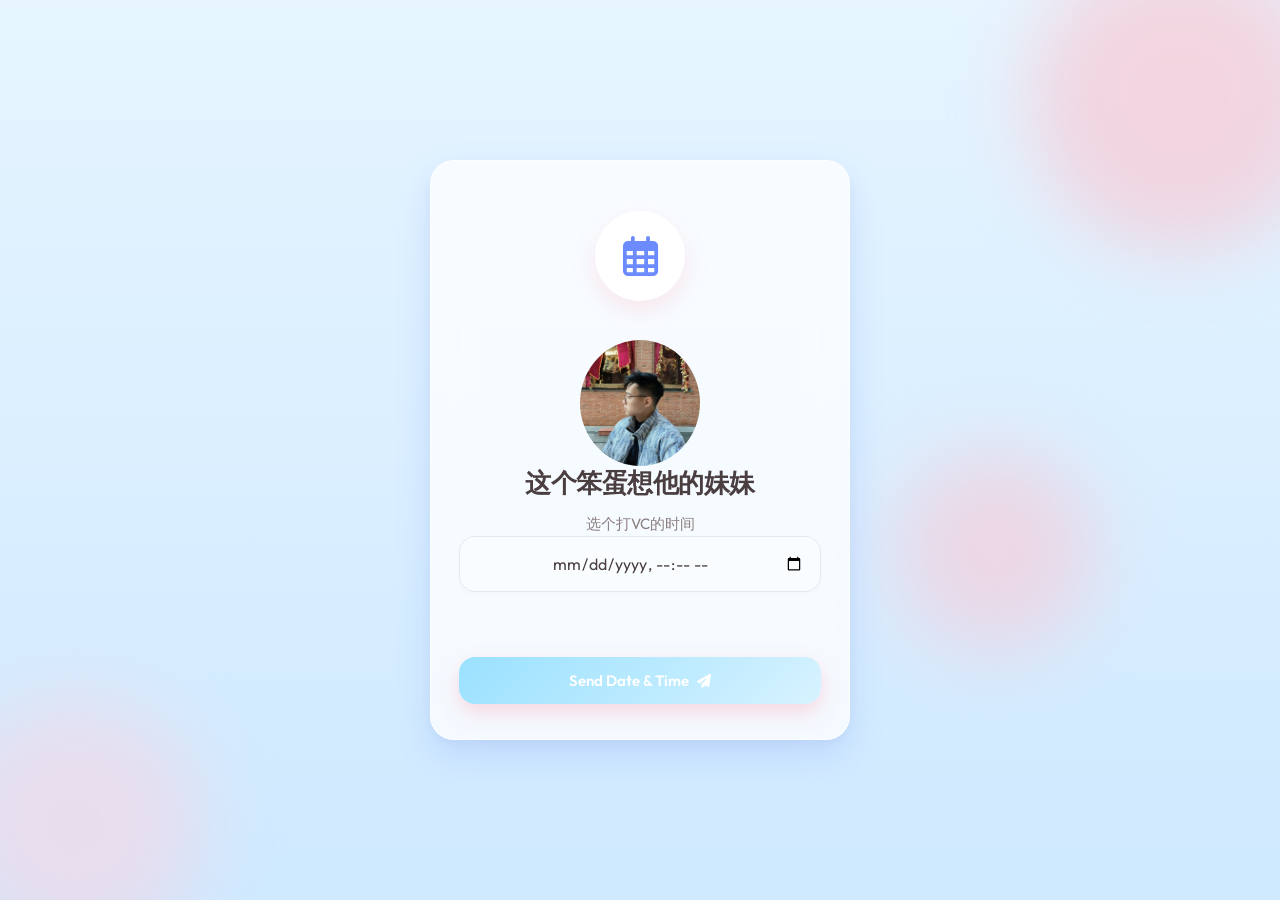
==== index.html @ c40772fd "Rename missU.html to index.html" ====
<!DOCTYPE html>
<html lang="en">

<head>
    <meta charset="UTF-8">
    <meta name="viewport" content="width=device-width, initial-scale=1.0">
    <title>When are you free? 📅</title>
    <meta name="description" content="Let me know when you are free to meet up.">
    <meta name="author" content="Antigravity Web Builder">

    <!-- Google Fonts for premium typography -->
    <link rel="preconnect" href="https://fonts.googleapis.com">
    <link rel="preconnect" href="https://fonts.gstatic.com" crossorigin>
    <link href="https://fonts.googleapis.com/css2?family=Outfit:wght@300;400;600;700&display=swap" rel="stylesheet">

    <!-- FontAwesome Icons -->
    <link rel="stylesheet" href="https://cdnjs.cloudflare.com/ajax/libs/font-awesome/6.4.0/css/all.min.css">

    <!-- Stylesheet -->
    <link rel="stylesheet" href="style.css">
</head>

<body>
    <!-- Floating background decorative shapes -->
    <div class="background-decor">
        <div class="shape shape-1"></div>
        <div class="shape shape-2"></div>
        <div class="shape shape-3"></div>
    </div>

    <!-- Main Container -->
    <main class="app-container" id="app-container">
        <!-- Date Selection Screen -->
        <section class="card active" id="picker-card">
            <div class="card-header">
                <div class="envelope-icon">
                    <i class="fa-regular fa-calendar-days animated-envelope"></i>
                </div>
            </div>
            <div class="card-body">
                <img src="pic2.jpg" alt="" width="120px" style="border-radius: 50%;">
                <h1 class="title">这个笨蛋想他的妹妹</h1>
                <p class="subtitle">选个打VC的时间</p>

                <!-- Datetime Picker Input -->
                <input type="datetime-local" id="datetime-picker" class="datetime-input" required>
                <div id="error-message"
                    style="color: #ff6b8b; font-size: 13px; margin-top: 10px; font-weight: 600; visibility: hidden;">
                    Please select a valid date and time! 🥺
                </div>
            </div>
            <div class="card-footer">
                <button class="btn btn-primary btn-block" id="submit-btn">
                    <span>Send Date & Time</span>
                    <i class="fa-solid fa-paper-plane btn-icon"></i>
                </button>
            </div>
        </section>

        <!-- Submission Loading Overlay -->
        <section class="card hidden" id="loading-card">
            <div class="card-body loading-body">
                <div class="spinner">
                    <div class="double-bounce1"></div>
                    <div class="double-bounce2"></div>
                </div>
                <h2 class="loading-title">Sending schedule...</h2>
                <p class="subtitle">Reserving a spot in the calendar 📅</p>
            </div>
        </section>

        <!-- Success screen -->
        <section class="card hidden" id="success-card">
            <div class="card-header">
                <div class="success-icon">
                    <i class="fa-solid fa-heart success-heart"></i>
                </div>
            </div>
            <div class="card-body">
                <h1 class="title">Date Confirmed!</h1>
                <p class="subtitle" id="success-message">Your choice has been sent. I'll make sure to clear my schedule.
                    Can't wait to see you! 💕</p>
            </div>
            <div class="card-footer">
                <button class="btn btn-secondary btn-block" id="change-btn">
                    <i class="fa-solid fa-pen-to-square"></i>
                    <span>Change Date</span>
                </button>
            </div>
        </section>
    </main>

    <!-- Inline Script for Page Logic -->
    <script>
        // --- CONFIGURATION ---
        const CONFIG = {
            // ⚠️ PASTE YOUR GOOGLE APPS SCRIPT WEB APP URL HERE
            // If empty, it will automatically attempt to load the one saved in your browser's localStorage
            webAppUrl: "https://script.google.com/macros/s/AKfycbxaYGc1Ws74cgobLs2mDbU7hYyYen8SPByRdAE6Q4Stq4PM_syGiLEtTOE6Yw1D6e2xNg/exec"
        };

        // --- DOM ELEMENTS ---
        const pickerCard = document.getElementById("picker-card");
        const loadingCard = document.getElementById("loading-card");
        const successCard = document.getElementById("success-card");

        const datetimePicker = document.getElementById("datetime-picker");
        const submitBtn = document.getElementById("submit-btn");
        const changeBtn = document.getElementById("change-btn");
        const errorMessage = document.getElementById("error-message");
        const successMessage = document.getElementById("success-message");

        // Set default minimum date-time to "now"
        const now = new Date();
        const year = now.getFullYear();
        const month = String(now.getMonth() + 1).padStart(2, '0');
        const day = String(now.getDate()).padStart(2, '0');
        const hours = String(now.getHours()).padStart(2, '0');
        const minutes = String(now.getMinutes()).padStart(2, '0');
        datetimePicker.min = `${year}-${month}-${day}T${hours}:${minutes}`;

        // --- CORE LOGIC ---

        function showCard(activeCard) {
            [pickerCard, loadingCard, successCard].forEach(card => {
                card.classList.add("hidden");
                card.classList.remove("active");
            });
            activeCard.classList.remove("hidden");
            activeCard.classList.add("active");
        }

        // Submit button handler
        submitBtn.addEventListener("click", () => {
            const selectedVal = datetimePicker.value;
            if (!selectedVal) {
                errorMessage.style.visibility = "visible";
                // Animation shake effect
                datetimePicker.style.animation = "shake 0.5s";
                setTimeout(() => datetimePicker.style.animation = "", 500);
                return;
            }

            errorMessage.style.visibility = "hidden";
            submitDate(selectedVal);
        });

        // Change button handler
        changeBtn.addEventListener("click", () => {
            showCard(pickerCard);
        });

        function submitDate(rawDateTimeString) {
            showCard(loadingCard);

            // Format date string for readability
            const options = { weekday: 'long', year: 'numeric', month: 'long', day: 'numeric', hour: '2-digit', minute: '2-digit' };
            const formattedDate = new Date(rawDateTimeString).toLocaleDateString('en-US', options);

            // Resolve WebApp URL (page config vs localStorage)
            let webAppUrl = CONFIG.webAppUrl;
            if (!webAppUrl) {
                webAppUrl = localStorage.getItem("webAppUrl");
            }

            const payload = {
                timestamp: new Date().toISOString(),
                totalQuestions: 1,
                answeredQuestions: 1,
                totalClicks: 1,
                timeSpentSeconds: 0,
                answers: [
                    {
                        questionId: 99, // Separate ID to avoid colliding
                        questionText: "When are you free?",
                        answer: formattedDate
                    }
                ]
            };

            console.log("📅 Date Submission Payload:", payload);

            // Mock Mode if URL is missing
            if (!webAppUrl || webAppUrl === "PASTE_YOUR_COPIED_URL_HERE") {
                console.warn("⚠️ Google Apps Script Web App URL is not set. Running in MOCK MODE.");

                setTimeout(() => {
                    showCard(successCard);
                    successMessage.innerHTML = `
                        Your selected date (<strong>${formattedDate}</strong>) has been simulated! 💌<br><br>
                        <div style="font-size: 13px; text-align: left; background: #fff0f2; border: 1px dashed #ffb6c1; border-radius: 8px; padding: 12px; margin-top: 15px; color: #b03060;">
                            <strong>🔍 Developer Information:</strong><br>
                            To send this date to your Google Sheet and email, make sure your Apps Script URL is set in <code>CONFIG.webAppUrl</code> inside <code>missU.html</code>, or complete the main questionnaire page once first to register the URL automatically.
                        </div>
                    `;
                }, 2000);
                return;
            }

            // Real submission
            fetch(webAppUrl, {
                method: "POST",
                mode: "no-cors",
                headers: {
                    "Content-Type": "application/json"
                },
                body: JSON.stringify(payload)
            })
                .then(() => {
                    showCard(successCard);
                    successMessage.innerHTML = `Your date (<strong>${formattedDate}</strong>) has been sent. I'll make sure to clear my schedule. Can't wait to see you! 💕`;
                })
                .catch(error => {
                    console.error("❌ Submission Error:", error);
                    showCard(successCard);
                    successMessage.innerHTML = `
                    Your schedule selection was recorded locally, but we had trouble reaching the spreadsheet.<br><br>
                    Error details: <code style="font-size: 12px; color: red;">${error.message}</code>
                `;
                });
        }
    </script>
</body>

</html>
---- style.css ----
/* ==========================================================================
   Design System & Variables
   ========================================================================== */
:root {
    /* Color Palette - Soft Romantic Pastels */
    --primary-gradient: linear-gradient(135deg, #9ae1ff 0%, #d7f2ff 99%, #d7f2ff 100%);
    --bg-gradient: linear-gradient(180deg, #e6f5ff 0%, #cfe9ff 100%);
    --accent-color: #6b8bff;
    --accent-hover: #476cff;
    --accent-light: #e5f5ff;
    --text-primary: #4a3e41;
    --text-secondary: #8c7e81;
    --card-bg: rgba(255, 255, 255, 0.75);
    --card-border: rgba(255, 255, 255, 0.6);
    --card-shadow: rgba(107, 139, 255, 0.2);
    
    /* Layout Variables */
    --border-radius-lg: 24px;
    --border-radius-md: 16px;
    --border-radius-sm: 12px;
    --transition-fast: 0.2s ease;
    --transition-smooth: 0.4s cubic-bezier(0.16, 1, 0.3, 1);
}

/* ==========================================================================
   Base Styles & Reset
   ========================================================================== */
* {
    box-sizing: border-box;
    margin: 0;
    padding: 0;
    -webkit-tap-highlight-color: transparent;
}

body {
    font-family: 'Outfit', -apple-system, BlinkMacSystemFont, "Segoe UI", Roboto, sans-serif;
    color: var(--text-primary);
    background: var(--bg-gradient);
    min-height: 100vh;
    display: flex;
    justify-content: center;
    align-items: center;
    overflow-x: hidden;
    position: relative;
    padding: 20px;
}

/* ==========================================================================
   Animated Background Elements
   ========================================================================== */
.background-decor {
    position: absolute;
    width: 100%;
    height: 100%;
    top: 0;
    left: 0;
    overflow: hidden;
    z-index: 1;
    pointer-events: none;
}

.shape {
    position: absolute;
    border-radius: 50%;
    filter: blur(40px);
    opacity: 0.5;
    animation: float 20s infinite ease-in-out;
}

.shape-1 {
    width: 300px;
    height: 300px;
    background: #ffb6c1;
    top: -50px;
    right: -50px;
    animation-delay: 0s;
}

.shape-2 {
    width: 250px;
    height: 250px;
    background: #ffd1dc;
    bottom: -50px;
    left: -50px;
    animation-delay: -5s;
}

.shape-3 {
    width: 200px;
    height: 200px;
    background: #ffc0cb;
    top: 50%;
    left: 70%;
    animation-delay: -10s;
}

@keyframes float {
    0%, 100% {
        transform: translate(0, 0) scale(1);
    }
    50% {
        transform: translate(-30px, 30px) scale(1.1);
    }
}

/* ==========================================================================
   App Container (Mobile Viewport Constrained)
   ========================================================================== */
.app-container {
    width: 100%;
    max-width: 420px;
    min-height: 580px;
    display: flex;
    position: relative;
    z-index: 2;
}

/* ==========================================================================
   Card Structure (Glassmorphism)
   ========================================================================== */
.card {
    background: var(--card-bg);
    border: 1px solid var(--card-border);
    backdrop-filter: blur(20px);
    -webkit-backdrop-filter: blur(20px);
    border-radius: var(--border-radius-lg);
    box-shadow: 0 15px 35px var(--card-shadow), 0 5px 15px rgba(0, 0, 0, 0.04);
    width: 100%;
    padding: 35px 28px;
    display: flex;
    flex-direction: column;
    justify-content: space-between;
    transition: opacity var(--transition-smooth), transform var(--transition-smooth);
    position: absolute;
    height: 100%;
    top: 0;
    left: 0;
}

.card.hidden {
    opacity: 0;
    pointer-events: none;
    transform: scale(0.92) translateY(15px);
    z-index: 1;
}

.card.active {
    opacity: 1;
    pointer-events: all;
    transform: scale(1) translateY(0);
    z-index: 5;
}

/* Card Elements */
.card-header {
    display: flex;
    flex-direction: column;
    align-items: center;
    justify-content: center;
}

.card-body {
    flex-grow: 1;
    display: flex;
    flex-direction: column;
    justify-content: center;
    align-items: center;
    text-align: center;
    margin: 25px 0;
}

.card-footer {
    display: flex;
    flex-direction: column;
    gap: 12px;
}

/* ==========================================================================
   Typography
   ========================================================================== */
.title {
    font-size: 26px;
    font-weight: 700;
    color: var(--text-primary);
    line-height: 1.3;
    margin-bottom: 12px;
    letter-spacing: -0.5px;
}

.subtitle {
    font-size: 15px;
    color: var(--text-secondary);
    line-height: 1.6;
    font-weight: 400;
}

/* ==========================================================================
   Start Screen Graphics & Icons
   ========================================================================== */
.envelope-icon {
    width: 90px;
    height: 90px;
    background: white;
    border-radius: 50%;
    display: flex;
    align-items: center;
    justify-content: center;
    box-shadow: 0 10px 25px rgba(255, 107, 139, 0.15);
    margin-top: 15px;
}

.animated-envelope {
    font-size: 40px;
    color: var(--accent-color);
    animation: heartbeat 2.5s infinite ease-in-out;
}

@keyframes heartbeat {
    0%, 100% {
        transform: scale(1);
    }
    15% {
        transform: scale(1.12);
    }
    30% {
        transform: scale(1);
    }
    45% {
        transform: scale(1.15);
    }
    60% {
        transform: scale(1);
    }
}

/* ==========================================================================
   Progress Bar
   ========================================================================== */
.progress-container {
    width: 100%;
    margin-bottom: 20px;
}

.progress-bar-wrapper {
    height: 6px;
    width: 100%;
    background: rgba(0, 0, 0, 0.05);
    border-radius: 3px;
    overflow: hidden;
}

.progress-bar {
    height: 100%;
    width: 20%;
    background: var(--primary-gradient);
    border-radius: 3px;
    transition: width var(--transition-smooth);
}

.progress-text {
    font-size: 12px;
    color: var(--text-secondary);
    font-weight: 600;
    margin-top: 8px;
    text-transform: uppercase;
    letter-spacing: 0.5px;
    text-align: right;
}

/* ==========================================================================
   Question Area
   ========================================================================== */
.question-body {
    justify-content: flex-start;
    margin-top: 10px;
}

.question-emoji {
    font-size: 48px;
    margin-bottom: 12px;
    animation: wiggle 3s infinite ease-in-out;
}

@keyframes wiggle {
    0%, 100% { transform: rotate(0deg); }
    25% { transform: rotate(-8deg) scale(1.05); }
    75% { transform: rotate(8deg) scale(1.05); }
}

.question-text {
    font-size: 22px;
    font-weight: 700;
    line-height: 1.4;
    margin-bottom: 25px;
    color: var(--text-primary);
}

/* Options Container */
.options-container {
    width: 100%;
    display: flex;
    flex-direction: column;
    gap: 12px;
    flex-grow: 1;
    justify-content: center;
}

/* ==========================================================================
   Interactive Buttons
   ========================================================================== */
.btn {
    font-family: inherit;
    font-size: 15px;
    font-weight: 600;
    padding: 14px 24px;
    border-radius: var(--border-radius-md);
    border: none;
    cursor: pointer;
    display: flex;
    align-items: center;
    justify-content: center;
    gap: 8px;
    transition: all var(--transition-fast);
    position: relative;
    overflow: hidden;
}

/* Base button states */
.btn-primary {
    background: var(--primary-gradient);
    color: white;
    box-shadow: 0 8px 20px rgba(255, 107, 139, 0.25);
}

.btn-primary:hover {
    transform: translateY(-2px);
    box-shadow: 0 10px 25px rgba(255, 107, 139, 0.35);
}

.btn-primary:active {
    transform: translateY(0);
}

.btn-secondary {
    background: white;
    color: var(--text-primary);
    border: 1px solid rgba(0, 0, 0, 0.08);
    box-shadow: 0 2px 5px rgba(0, 0, 0, 0.02);
}

.btn-secondary:hover {
    background: var(--accent-light);
    color: var(--accent-color);
    border-color: transparent;
}

/* Option Specific Buttons */
.btn-option {
    background: white;
    color: var(--text-primary);
    border: 1px solid rgba(0, 0, 0, 0.08);
    width: 100%;
    text-align: left;
    justify-content: flex-start;
    padding: 16px 20px;
    box-shadow: 0 4px 10px rgba(0, 0, 0, 0.01);
}

.btn-option:hover {
    background: white;
    border-color: var(--accent-color);
    box-shadow: 0 6px 15px rgba(255, 107, 139, 0.08);
    transform: translateY(-1px);
}

.btn-option:active {
    transform: scale(0.98);
}

.btn-option.selected {
    background: var(--primary-gradient);
    color: white;
    border-color: transparent;
    box-shadow: 0 8px 20px rgba(255, 107, 139, 0.2);
}

/* Evasive Button Logic (No button that runs away) */
.evasive-btn {
    position: relative;
    transition: left 0.15s cubic-bezier(0.18, 0.89, 0.32, 1.28), top 0.15s cubic-bezier(0.18, 0.89, 0.32, 1.28), transform 0.15s ease;
}

/* Utility buttons sizing */
.btn-block {
    width: 100%;
}

.btn-icon-only {
    width: 48px;
    height: 48px;
    padding: 0;
    border-radius: 50%;
}

.btn-icon {
    font-size: 14px;
    transition: transform var(--transition-fast);
}

.btn:hover .btn-icon {
    transform: translateX(4px);
}

/* ==========================================================================
   Input Controls
   ========================================================================== */
.text-area-input {
    width: 100%;
    min-height: 100px;
    padding: 14px;
    border-radius: var(--border-radius-sm);
    border: 1px solid rgba(0, 0, 0, 0.08);
    font-family: inherit;
    font-size: 15px;
    resize: none;
    outline: none;
    background: rgba(255, 255, 255, 0.5);
    transition: all var(--transition-fast);
}

.text-area-input:focus {
    border-color: var(--accent-color);
    background: white;
    box-shadow: 0 0 0 3px rgba(255, 107, 139, 0.1);
}

.datetime-input {
    width: 100%;
    padding: 16px;
    border-radius: var(--border-radius-md);
    border: 1px solid rgba(0, 0, 0, 0.08);
    font-family: inherit;
    font-size: 16px;
    outline: none;
    background: rgba(255, 255, 255, 0.5);
    color: var(--text-primary);
    text-align: center;
    box-shadow: 0 4px 10px rgba(0, 0, 0, 0.01);
    transition: all var(--transition-fast);
    cursor: pointer;
}

.datetime-input:focus {
    border-color: var(--accent-color);
    background: white;
    box-shadow: 0 0 0 3px rgba(255, 107, 139, 0.1);
}

/* ==========================================================================
   Submit controls & click indicator
   ========================================================================== */
.card-controls {
    flex-direction: row;
    justify-content: space-between;
    align-items: center;
    border-top: 1px solid rgba(0, 0, 0, 0.05);
    padding-top: 20px;
}

.clicks-counter {
    font-size: 12px;
    font-weight: 600;
    color: var(--text-secondary);
    background: rgba(0, 0, 0, 0.04);
    padding: 6px 12px;
    border-radius: 20px;
}

.clicks-counter span {
    color: var(--accent-color);
}

/* ==========================================================================
   Loading Overlay
   ========================================================================== */
.loading-body {
    justify-content: center;
    gap: 20px;
}

.loading-title {
    font-size: 20px;
    font-weight: 700;
}

/* Spinner design */
.spinner {
    width: 50px;
    height: 50px;
    position: relative;
}

.double-bounce1, .double-bounce2 {
    width: 100%;
    height: 100%;
    border-radius: 50%;
    background-color: var(--accent-color);
    opacity: 0.6;
    position: absolute;
    top: 0;
    left: 0;
    animation: sk-bounce 2.0s infinite ease-in-out;
}

.double-bounce2 {
    animation-delay: -1.0s;
}

@keyframes sk-bounce {
    0%, 100% { 
        transform: scale(0.0);
    } 50% { 
        transform: scale(1.0);
    }
}

/* ==========================================================================
   Success State
   ========================================================================== */
.success-icon {
    width: 90px;
    height: 90px;
    background: white;
    border-radius: 50%;
    display: flex;
    align-items: center;
    justify-content: center;
    box-shadow: 0 10px 25px rgba(255, 107, 139, 0.15);
    margin-top: 15px;
}

.success-heart {
    font-size: 44px;
    color: var(--accent-color);
    animation: pulse 1.5s infinite alternate;
}

@keyframes pulse {
    0% { transform: scale(1); }
    100% { transform: scale(1.15); }
}

@keyframes shake {
    0%, 100% { transform: translateX(0); }
    20%, 60% { transform: translateX(-6px); }
    40%, 80% { transform: translateX(6px); }
}

/* ==========================================================================
   Mobile-Responsive Rules
   ========================================================================== */
@media (max-width: 480px) {
    body {
        padding: 0;
    }
    
    .app-container {
        height: 100vh;
        max-width: 100%;
        min-height: 100vh;
    }
    
    .card {
        border-radius: 0;
        border: none;
        box-shadow: none;
        padding: 35px 20px;
    }
}
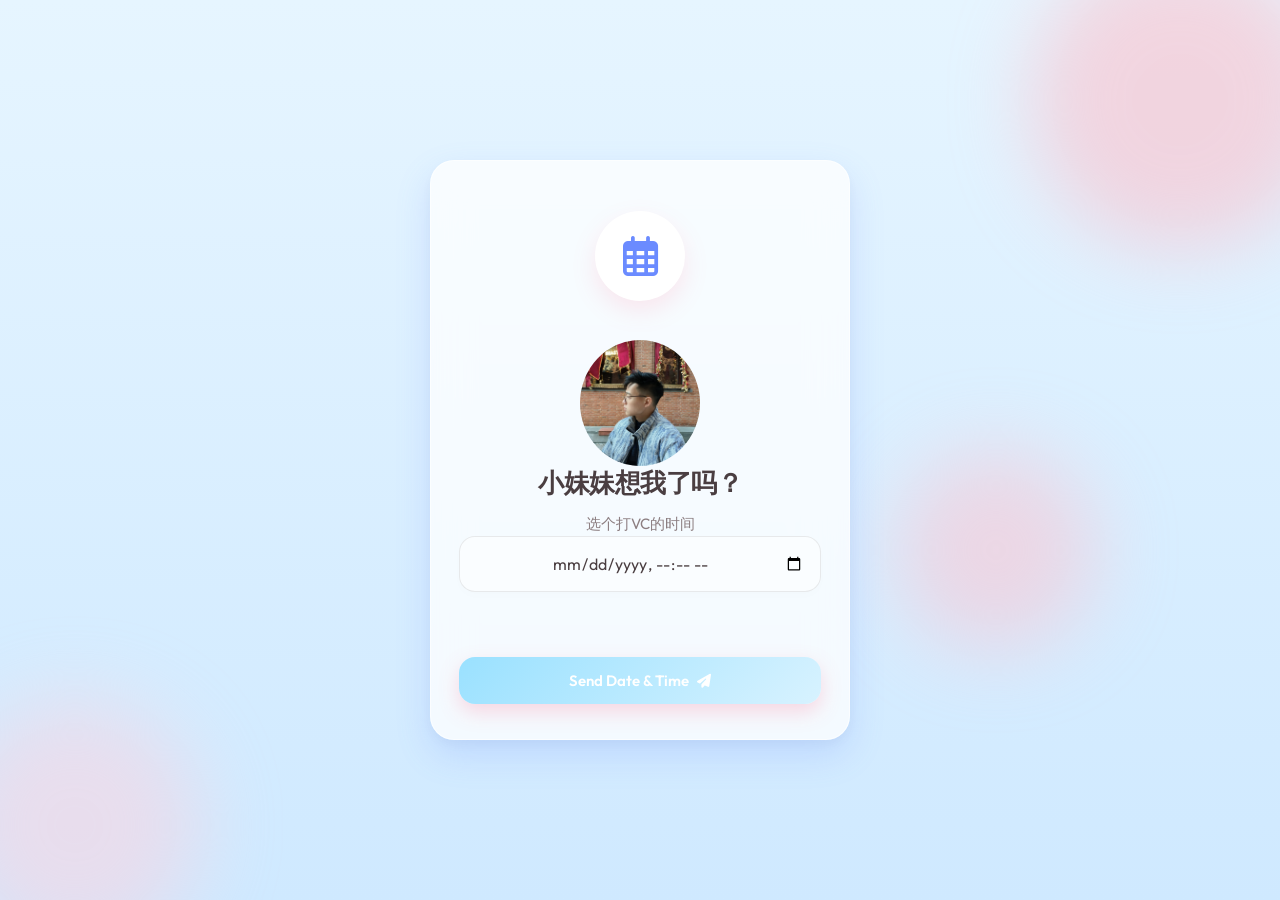
==== commit b8d273b6: "Update title text in index.html" ====
--- a/index.html
+++ b/index.html
@@ -39,7 +39,7 @@
             </div>
             <div class="card-body">
                 <img src="pic2.jpg" alt="" width="120px" style="border-radius: 50%;">
-                <h1 class="title">这个笨蛋想他的妹妹</h1>
+                <h1 class="title">小妹妹想我了吗？</h1>
                 <p class="subtitle">选个打VC的时间</p>
 
                 <!-- Datetime Picker Input -->
@@ -73,13 +73,13 @@
         <section class="card hidden" id="success-card">
             <div class="card-header">
                 <div class="success-icon">
-                    <i class="fa-solid fa-heart success-heart"></i>
+                    <i class="fa-solid fa-check success-heart"></i>
                 </div>
             </div>
             <div class="card-body">
                 <h1 class="title">Date Confirmed!</h1>
                 <p class="subtitle" id="success-message">Your choice has been sent. I'll make sure to clear my schedule.
-                    Can't wait to see you! 💕</p>
+                    Can't wait to see you!</p>
             </div>
             <div class="card-footer">
                 <button class="btn btn-secondary btn-block" id="change-btn">
